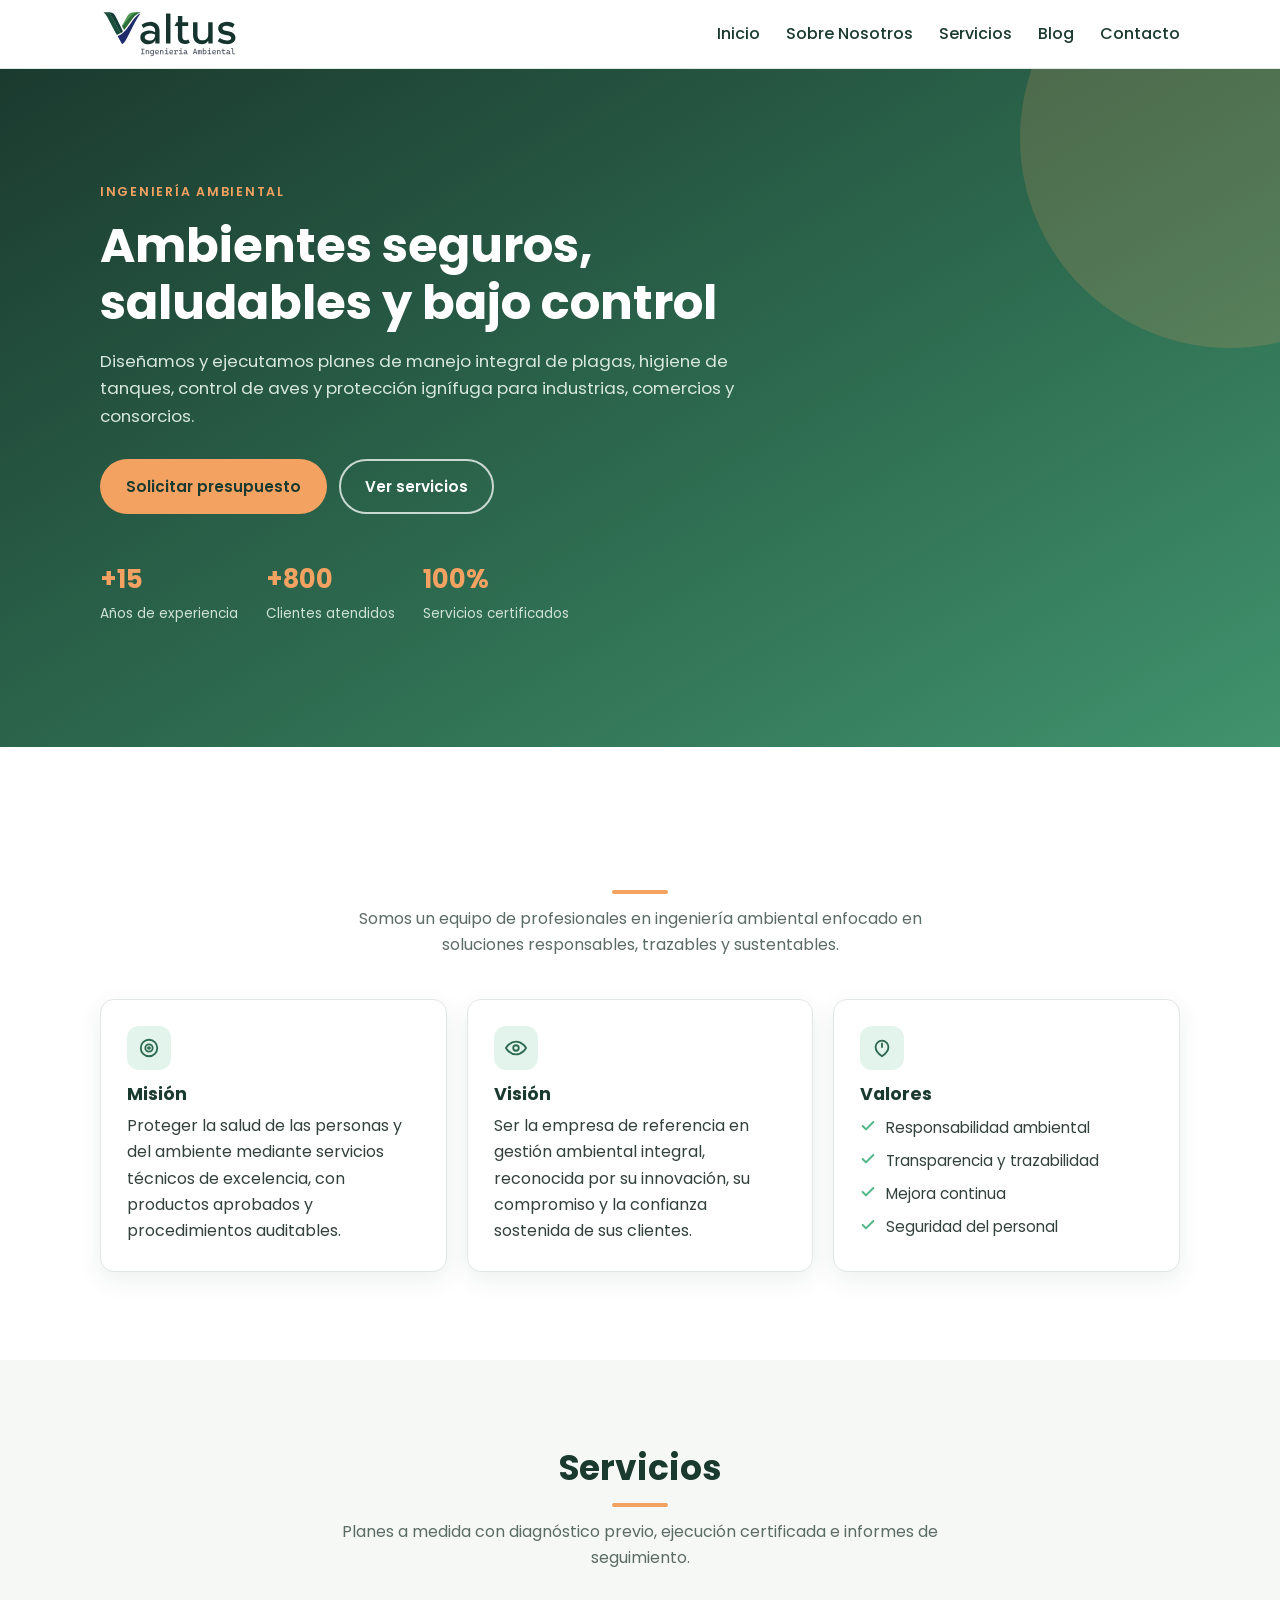
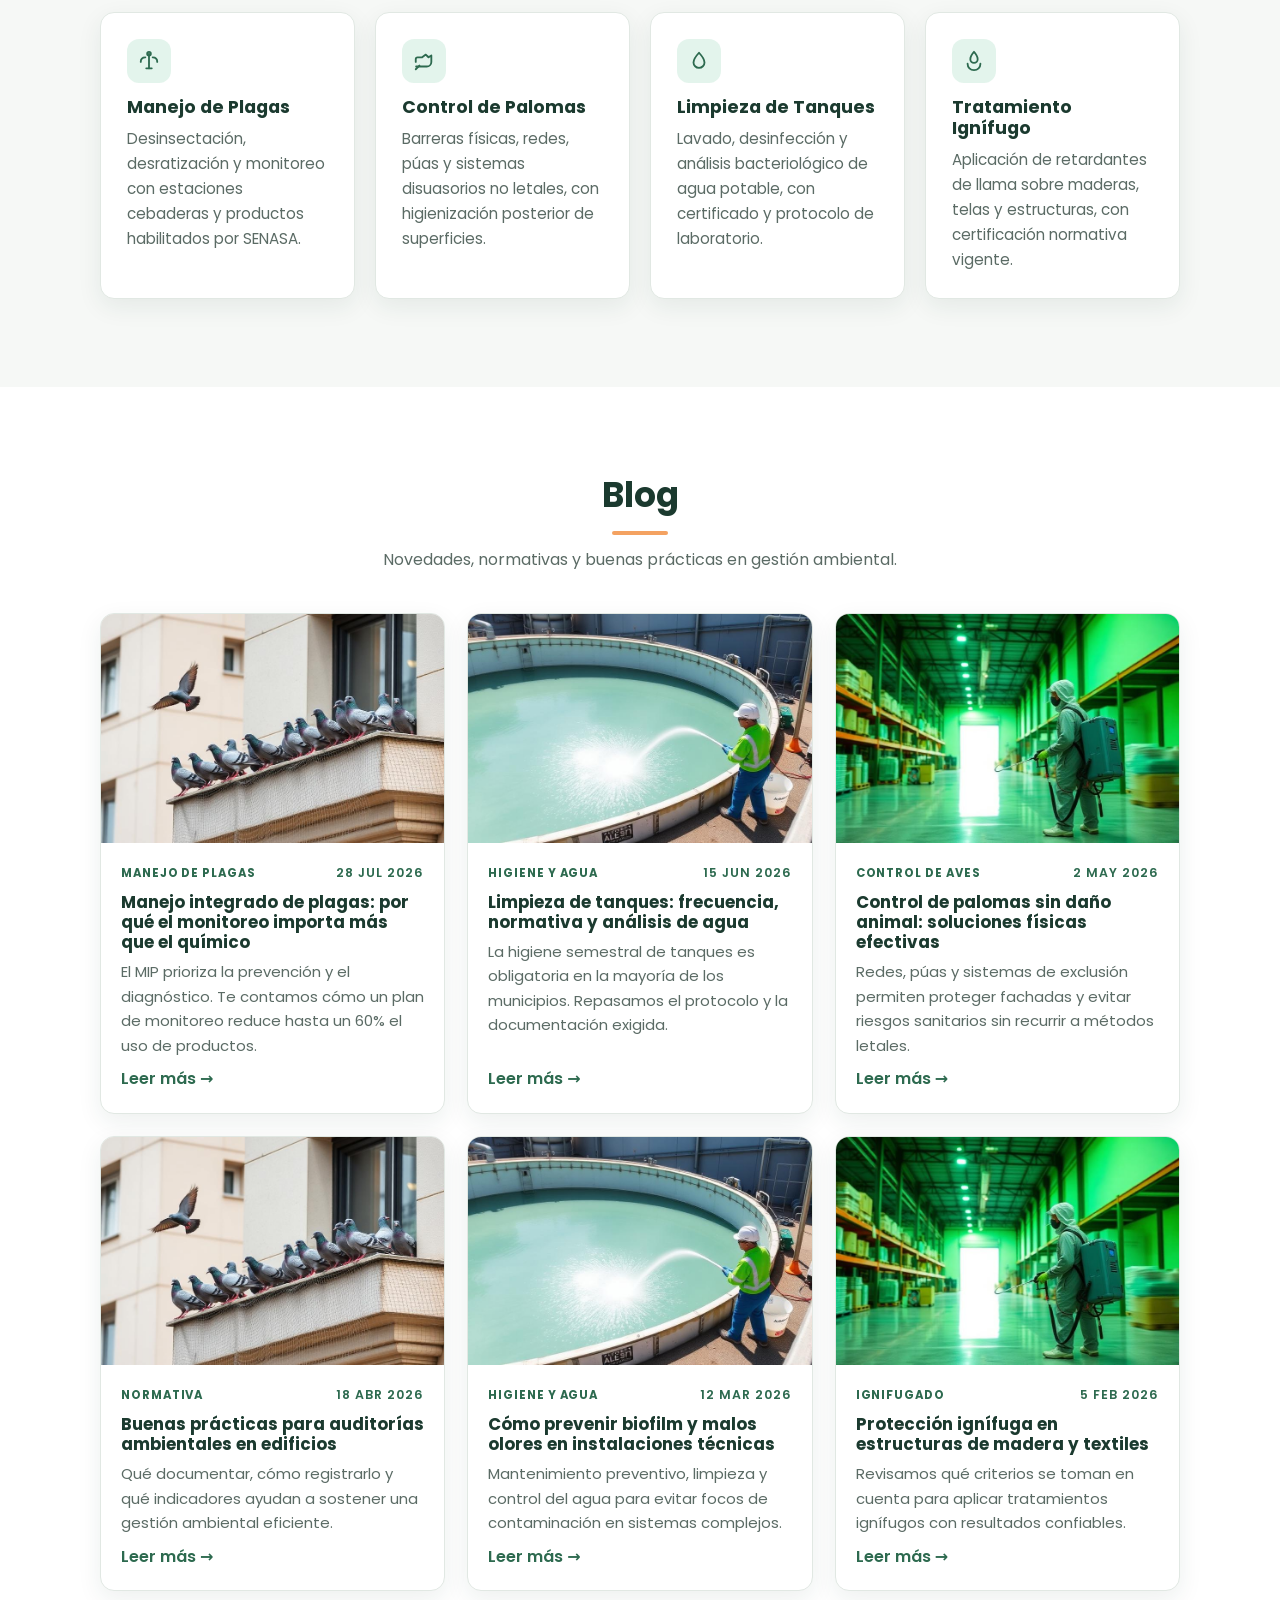
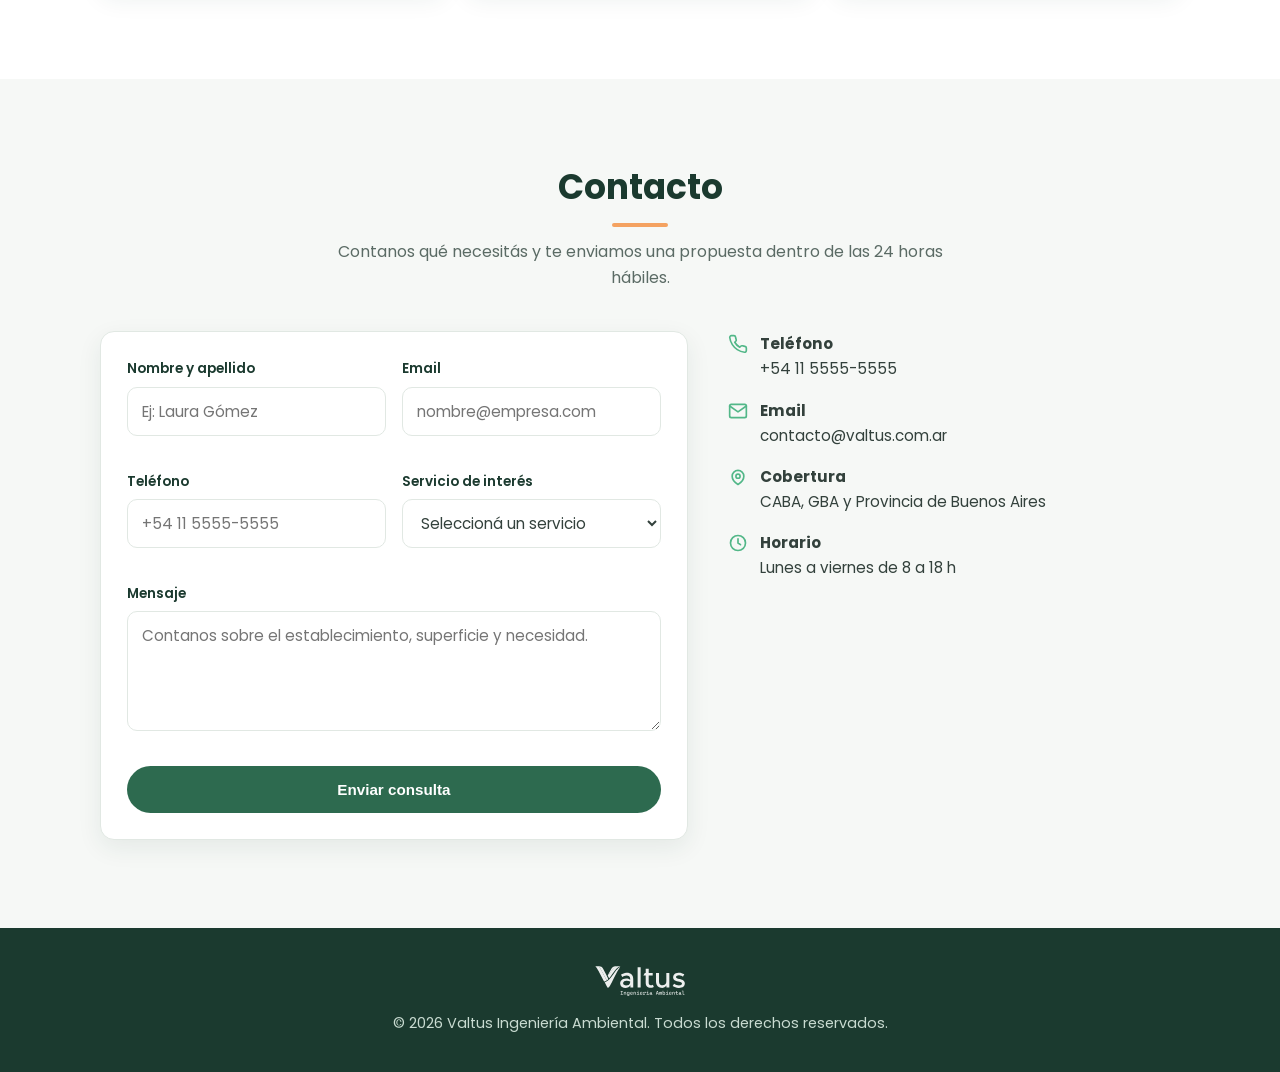
==== index.html @ 088f995a "init valtus project" ====
<!DOCTYPE html>
<html lang="es">
<head>
<meta charset="UTF-8">
<meta name="viewport" content="width=device-width, initial-scale=1">
<title>Valtus Ingeniería Ambiental | Servicios ambientales integrales</title>
<meta name="description" content="Valtus Ingeniería Ambiental: manejo de plagas, control de palomas, limpieza de tanques y tratamiento ignífugo con certificación y seguimiento profesional.">
<meta name="author" content="Valtus Ingeniería Ambiental">
<link rel="canonical" href="/landing.html">
<link rel="icon" type="image/png" href="/favicon.png">
<meta property="og:type" content="website">
<meta property="og:title" content="Valtus Ingeniería Ambiental | Servicios ambientales integrales">
<meta property="og:description" content="Manejo de plagas, control de palomas, limpieza de tanques y tratamiento ignífugo. Soluciones certificadas para empresas y consorcios.">
<meta property="og:url" content="/landing.html">
<meta name="twitter:card" content="summary_large_image">
<meta name="twitter:title" content="Valtus Ingeniería Ambiental">
<meta name="twitter:description" content="Servicios ambientales certificados: plagas, palomas, tanques e ignifugado.">
<link rel="preconnect" href="https://fonts.googleapis.com">
<link rel="preconnect" href="https://fonts.gstatic.com" crossorigin>
<link href="https://fonts.googleapis.com/css2?family=Poppins:wght@400;500;600;700&display=swap" rel="stylesheet">
<script type="application/ld+json">
{"@context":"https://schema.org","@type":"LocalBusiness","name":"Valtus Ingeniería Ambiental","description":"Servicios ambientales: manejo de plagas, control de palomas, limpieza de tanques y tratamiento ignífugo.","areaServed":"Argentina","email":"contacto@valtus.com.ar","telephone":"+54 11 5555-5555"}
</script>

<link rel="stylesheet" href="assets/css/styles.css">
</head>
<body>

<!-- ================= HEADER ================= -->
<header class="header">
  <div class="contenedor">
    <nav class="nav" id="nav" aria-label="Navegación principal">
      <a class="logo" href="#inicio">
        <img src="/assets/images/logo-valtus.svg" alt="Valtus Ingeniería Ambiental" width="200" height="56">
      </a>
      <button class="hamburguesa" id="btnMenu" aria-label="Abrir menú" aria-expanded="false" aria-controls="menu">
        <span></span><span></span><span></span>
      </button>
      <ul class="nav__lista" id="menu">
        <li><a href="#inicio">Inicio</a></li>
        <li><a href="#nosotros">Sobre Nosotros</a></li>
        <li><a href="#servicios">Servicios</a></li>
        <li><a href="/blog.html">Blog</a></li>
        <li><a href="#contacto">Contacto</a></li>
      </ul>
    </nav>
  </div>
</header>

<main>
<!-- ================= 1. HERO ================= -->
<section class="hero" id="inicio">
  <div class="contenedor">
    <div class="hero__contenido">
      <span class="hero__etiqueta">Ingeniería Ambiental</span>
      <h1>Ambientes seguros, saludables y bajo control</h1>
      <p>Diseñamos y ejecutamos planes de manejo integral de plagas, higiene de tanques, control de aves y protección ignífuga para industrias, comercios y consorcios.</p>
      <div class="hero__acciones">
        <a class="btn btn--primario" href="#contacto">Solicitar presupuesto</a>
        <a class="btn btn--secundario" href="#servicios">Ver servicios</a>
      </div>
    </div>
    <div class="hero__datos">
      <div class="hero__dato"><strong>+15</strong><span>Años de experiencia</span></div>
      <div class="hero__dato"><strong>+800</strong><span>Clientes atendidos</span></div>
      <div class="hero__dato"><strong>100%</strong><span>Servicios certificados</span></div>
    </div>
  </div>
</section>

<!-- ================= 2. SOBRE NOSOTROS ================= -->
<section class="seccion" id="nosotros">
  <div class="contenedor">
    <h2 class="titulo-seccion fade">Sobre Nosotros</h2>
    <div class="linea fade"></div>
    <p class="subtitulo-seccion fade">Somos un equipo de profesionales en ingeniería ambiental enfocado en soluciones responsables, trazables y sustentables.</p>
    <div class="grid-nosotros">
      <article class="tarjeta fade">
        <div class="icono" aria-hidden="true">
          <svg width="22" height="22" viewBox="0 0 24 24" fill="none" stroke="currentColor" stroke-width="2" stroke-linecap="round" stroke-linejoin="round"><circle cx="12" cy="12" r="9"/><circle cx="12" cy="12" r="4"/><circle cx="12" cy="12" r="1"/></svg>
        </div>
        <h3>Misión</h3>
        <p>Proteger la salud de las personas y del ambiente mediante servicios técnicos de excelencia, con productos aprobados y procedimientos auditables.</p>
      </article>
      <article class="tarjeta fade">
        <div class="icono" aria-hidden="true">
          <svg width="22" height="22" viewBox="0 0 24 24" fill="none" stroke="currentColor" stroke-width="2" stroke-linecap="round" stroke-linejoin="round"><path d="M1 12s4-7 11-7 11 7 11 7-4 7-11 7-11-7-11-7z"/><circle cx="12" cy="12" r="3"/></svg>
        </div>
        <h3>Visión</h3>
        <p>Ser la empresa de referencia en gestión ambiental integral, reconocida por su innovación, su compromiso y la confianza sostenida de sus clientes.</p>
      </article>
      <article class="tarjeta fade">
        <div class="icono" aria-hidden="true">
          <svg width="22" height="22" viewBox="0 0 24 24" fill="none" stroke="currentColor" stroke-width="2" stroke-linecap="round" stroke-linejoin="round"><path d="M12 21s-7-4.5-7-10a7 7 0 0114 0c0 5.5-7 10-7 10z"/><path d="M12 11v-4"/></svg>
        </div>
        <h3>Valores</h3>
        <ul class="valores">
          <li><svg width="16" height="16" viewBox="0 0 24 24" fill="none" stroke="currentColor" stroke-width="3" stroke-linecap="round" stroke-linejoin="round"><path d="M20 6L9 17l-5-5"/></svg>Responsabilidad ambiental</li>
          <li><svg width="16" height="16" viewBox="0 0 24 24" fill="none" stroke="currentColor" stroke-width="3" stroke-linecap="round" stroke-linejoin="round"><path d="M20 6L9 17l-5-5"/></svg>Transparencia y trazabilidad</li>
          <li><svg width="16" height="16" viewBox="0 0 24 24" fill="none" stroke="currentColor" stroke-width="3" stroke-linecap="round" stroke-linejoin="round"><path d="M20 6L9 17l-5-5"/></svg>Mejora continua</li>
          <li><svg width="16" height="16" viewBox="0 0 24 24" fill="none" stroke="currentColor" stroke-width="3" stroke-linecap="round" stroke-linejoin="round"><path d="M20 6L9 17l-5-5"/></svg>Seguridad del personal</li>
        </ul>
      </article>
    </div>
  </div>
</section>

<!-- ================= 3. SERVICIOS ================= -->
<section class="seccion seccion--alt" id="servicios">
  <div class="contenedor">
    <h2 class="titulo-seccion fade">Servicios</h2>
    <div class="linea fade"></div>
    <p class="subtitulo-seccion fade">Planes a medida con diagnóstico previo, ejecución certificada e informes de seguimiento.</p>
    <div class="grid-servicios">
      <article class="tarjeta servicio fade">
        <div class="icono" aria-hidden="true">
          <svg width="22" height="22" viewBox="0 0 24 24" fill="none" stroke="currentColor" stroke-width="2" stroke-linecap="round" stroke-linejoin="round"><path d="M12 4v16"/><path d="M8 8c-3 0-5 2-5 5"/><path d="M16 8c3 0 5 2 5 5"/><circle cx="12" cy="4" r="2"/><path d="M9 20h6"/></svg>
        </div>
        <h3>Manejo de Plagas</h3>
        <p>Desinsectación, desratización y monitoreo con estaciones cebaderas y productos habilitados por SENASA.</p>
      </article>
      <article class="tarjeta servicio fade">
        <div class="icono" aria-hidden="true">
          <svg width="22" height="22" viewBox="0 0 24 24" fill="none" stroke="currentColor" stroke-width="2" stroke-linecap="round" stroke-linejoin="round"><path d="M16 7h.01"/><path d="M3.4 18h11.6a5 5 0 005-5V6l-3 2-3-3-4 3H5a2 2 0 00-2 2v3"/><path d="M3 21l4-4"/></svg>
        </div>
        <h3>Control de Palomas</h3>
        <p>Barreras físicas, redes, púas y sistemas disuasorios no letales, con higienización posterior de superficies.</p>
      </article>
      <article class="tarjeta servicio fade">
        <div class="icono" aria-hidden="true">
          <svg width="22" height="22" viewBox="0 0 24 24" fill="none" stroke="currentColor" stroke-width="2" stroke-linecap="round" stroke-linejoin="round"><path d="M12 3s6 6.5 6 10.5A6 6 0 016 13.5C6 9.5 12 3 12 3z"/></svg>
        </div>
        <h3>Limpieza de Tanques</h3>
        <p>Lavado, desinfección y análisis bacteriológico de agua potable, con certificado y protocolo de laboratorio.</p>
      </article>
      <article class="tarjeta servicio fade">
        <div class="icono" aria-hidden="true">
          <svg width="22" height="22" viewBox="0 0 24 24" fill="none" stroke="currentColor" stroke-width="2" stroke-linecap="round" stroke-linejoin="round"><path d="M12 2s4 4.5 4 8a4 4 0 01-8 0c0-3.5 4-8 4-8z"/><path d="M5 15c0 4 3 7 7 7s7-3 7-7"/></svg>
        </div>
        <h3>Tratamiento Ignífugo</h3>
        <p>Aplicación de retardantes de llama sobre maderas, telas y estructuras, con certificación normativa vigente.</p>
      </article>
    </div>
  </div>
</section>

<!-- ================= 4. BLOG ================= -->
<section class="seccion" id="blog">
  <div class="contenedor">
    <h2 class="titulo-seccion fade">Blog</h2>
    <div class="linea fade"></div>
    <p class="subtitulo-seccion fade">Novedades, normativas y buenas prácticas en gestión ambiental.</p>
    <div class="grid-blog" id="gridBlog"><!-- se completa por JS --></div>
  </div>
</section>

<!-- ================= 5. CONTACTO ================= -->
<section class="seccion seccion--alt" id="contacto">
  <div class="contenedor">
    <h2 class="titulo-seccion fade">Contacto</h2>
    <div class="linea fade"></div>
    <p class="subtitulo-seccion fade">Contanos qué necesitás y te enviamos una propuesta dentro de las 24 horas hábiles.</p>
    <div class="grid-contacto">
      <div class="tarjeta fade">
        <form id="formContacto" novalidate>
          <div class="fila">
            <div class="campo">
              <label for="nombre">Nombre y apellido</label>
              <input type="text" id="nombre" name="nombre" autocomplete="name" placeholder="Ej: Laura Gómez">
              <span class="error" data-error="nombre"></span>
            </div>
            <div class="campo">
              <label for="email">Email</label>
              <input type="email" id="email" name="email" autocomplete="email" placeholder="nombre@empresa.com">
              <span class="error" data-error="email"></span>
            </div>
          </div>
          <div class="fila">
            <div class="campo">
              <label for="telefono">Teléfono</label>
              <input type="tel" id="telefono" name="telefono" autocomplete="tel" placeholder="+54 11 5555-5555">
              <span class="error" data-error="telefono"></span>
            </div>
            <div class="campo">
              <label for="servicio">Servicio de interés</label>
              <select id="servicio" name="servicio">
                <option value="">Seleccioná un servicio</option>
                <option>Manejo de Plagas</option>
                <option>Control de Palomas</option>
                <option>Limpieza de Tanques</option>
                <option>Tratamiento Ignífugo</option>
                <option>Otro / Consulta general</option>
              </select>
              <span class="error" data-error="servicio"></span>
            </div>
          </div>
          <div class="campo">
            <label for="mensaje">Mensaje</label>
            <textarea id="mensaje" name="mensaje" placeholder="Contanos sobre el establecimiento, superficie y necesidad."></textarea>
            <span class="error" data-error="mensaje"></span>
          </div>
          <button class="btn btn--bloque" type="submit">Enviar consulta</button>
          <p class="aviso" id="aviso" role="status">¡Gracias! Recibimos tu consulta y te contactaremos a la brevedad.</p>
        </form>
      </div>
      <div class="fade">
        <ul class="datos-contacto">
          <li><svg width="20" height="20" viewBox="0 0 24 24" fill="none" stroke="currentColor" stroke-width="2" stroke-linecap="round" stroke-linejoin="round"><path d="M22 16.9v3a2 2 0 01-2.2 2 19.8 19.8 0 01-8.6-3.1 19.5 19.5 0 01-6-6A19.8 19.8 0 012.1 4.2 2 2 0 014.1 2h3a2 2 0 012 1.7c.1 1 .4 2 .7 2.9a2 2 0 01-.5 2.1L8.1 9.9a16 16 0 006 6l1.2-1.2a2 2 0 012.1-.5c.9.3 1.9.6 2.9.7a2 2 0 011.7 2z"/></svg><span><strong>Teléfono</strong><br>+54 11 5555-5555</span></li>
          <li><svg width="20" height="20" viewBox="0 0 24 24" fill="none" stroke="currentColor" stroke-width="2" stroke-linecap="round" stroke-linejoin="round"><rect x="2" y="4" width="20" height="16" rx="2"/><path d="M22 6l-10 7L2 6"/></svg><span><strong>Email</strong><br>contacto@valtus.com.ar</span></li>
          <li><svg width="20" height="20" viewBox="0 0 24 24" fill="none" stroke="currentColor" stroke-width="2" stroke-linecap="round" stroke-linejoin="round"><path d="M12 21s-7-4.5-7-10a7 7 0 0114 0c0 5.5-7 10-7 10z"/><circle cx="12" cy="11" r="2.5"/></svg><span><strong>Cobertura</strong><br>CABA, GBA y Provincia de Buenos Aires</span></li>
          <li><svg width="20" height="20" viewBox="0 0 24 24" fill="none" stroke="currentColor" stroke-width="2" stroke-linecap="round" stroke-linejoin="round"><circle cx="12" cy="12" r="9"/><path d="M12 7v5l3 2"/></svg><span><strong>Horario</strong><br>Lunes a viernes de 8 a 18 h</span></li>
        </ul>
      </div>
    </div>
  </div>
</section>
</main>

<!-- ================= FOOTER ================= -->
  <footer class="footer">
    <div class="contenedor">
      <img src="/assets/images/logo-valtus.svg" alt="Valtus Ingeniería Ambiental" width="180" height="34" loading="lazy">
      <p>© <span id="anio"></span> Valtus Ingeniería Ambiental. Todos los derechos reservados.</p>
    </div>
  </footer>

<script src="assets/js/main.js" defer></script>
</body>
</html>
---- assets/css/styles.css ----
:root{
  --verde-oscuro:#2d6a4f;
  --verde-claro:#52b788;
  --naranja:#f4a261;
  --tinta:#1b3a2f;
  --texto:#33413c;
  --gris:#5b6b65;
  --fondo:#f6f8f6;
  --blanco:#ffffff;
  --borde:#e1e8e3;
  --radio:14px;
  --sombra:0 8px 24px rgba(27,58,47,.08);
  --max:1120px;
}
*,*::before,*::after{box-sizing:border-box;margin:0;padding:0}
html{scroll-behavior:smooth;scroll-padding-top:72px}
body{font-family:'Poppins',system-ui,sans-serif;color:var(--texto);background:var(--blanco);line-height:1.65;-webkit-font-smoothing:antialiased}
img{max-width:100%;display:block;height:auto}
a{color:inherit;text-decoration:none}
h1,h2,h3{color:var(--tinta);line-height:1.2;font-weight:700}
.contenedor{width:100%;max-width:var(--max);margin:0 auto;padding:0 20px}
.seccion{padding:64px 0}
.seccion--alt{background:var(--fondo)}
.titulo-seccion{font-size:1.75rem;text-align:center}
.subtitulo-seccion{text-align:center;color:var(--gris);max-width:620px;margin:12px auto 40px}
.linea{width:56px;height:4px;background:var(--naranja);border-radius:4px;margin:14px auto 0}

.btn{display:inline-flex;align-items:center;gap:8px;font-weight:600;font-size:.95rem;padding:13px 24px;border-radius:999px;border:2px solid transparent;cursor:pointer;transition:transform .2s ease,background .2s ease,color .2s ease}
.btn:hover{transform:translateY(-2px)}
.btn--primario{background:var(--naranja);color:var(--tinta)}
.btn--secundario{background:transparent;color:var(--blanco);border-color:rgba(255,255,255,.75)}
.btn--secundario:hover{background:rgba(255,255,255,.14)}
.btn--bloque{width:100%;justify-content:center;background:var(--verde-oscuro);color:#fff}

.header{position:fixed;inset:0 0 auto 0;background:rgba(255,255,255,.94);backdrop-filter:blur(8px);border-bottom:1px solid var(--borde);z-index:50}
.nav{display:flex;align-items:center;justify-content:space-between;gap:16px;height:68px}
.logo img{height:50px;width:auto}
.nav__lista{list-style:none;display:none;flex-direction:column;gap:4px}
.nav__lista a{display:block;padding:12px 4px;font-weight:500;color:var(--tinta);border-bottom:1px solid var(--borde)}
.nav__lista a:hover{color:var(--verde-oscuro)}
.nav.abierto .nav__lista{display:flex;position:absolute;top:68px;left:0;right:0;background:var(--blanco);padding:12px 20px 20px;box-shadow:var(--sombra)}
.hamburguesa{display:inline-flex;flex-direction:column;justify-content:center;gap:5px;width:44px;height:44px;padding:10px;background:none;border:0;cursor:pointer}
.hamburguesa span{display:block;height:2px;background:var(--tinta);border-radius:2px;transition:transform .25s ease,opacity .2s ease}
.nav.abierto .hamburguesa span:nth-child(1){transform:translateY(7px) rotate(45deg)}
.nav.abierto .hamburguesa span:nth-child(2){opacity:0}
.nav.abierto .hamburguesa span:nth-child(3){transform:translateY(-7px) rotate(-45deg)}

.hero{margin-top:68px;padding:72px 0 80px;background:linear-gradient(150deg,var(--tinta) 0%,var(--verde-oscuro) 55%,var(--verde-claro) 140%);color:#eef6f1;position:relative;overflow:hidden}
.hero::after{content:"";position:absolute;width:420px;height:420px;right:-160px;top:-140px;border-radius:50%;background:rgba(244,162,97,.18)}
.hero__contenido{position:relative;z-index:1;max-width:660px}
.hero__etiqueta{display:inline-block;font-size:.78rem;letter-spacing:.14em;text-transform:uppercase;font-weight:600;color:var(--naranja);margin-bottom:14px}
.hero h1{color:#fff;font-size:2.1rem}
.hero p{margin:16px 0 28px;font-size:1.05rem;color:#d8e8de}
.hero__acciones{display:flex;flex-wrap:wrap;gap:12px}
.hero__datos{display:flex;flex-wrap:wrap;gap:28px;margin-top:44px;position:relative;z-index:1}
.hero__dato strong{display:block;font-size:1.6rem;color:var(--naranja)}
.hero__dato span{font-size:.85rem;color:#cfe2d7}

.grid-nosotros{display:grid;gap:20px}
.tarjeta{background:var(--blanco);border:1px solid var(--borde);border-radius:var(--radio);padding:26px;box-shadow:var(--sombra)}
.tarjeta h3{font-size:1.1rem;margin-bottom:8px}
.icono{width:44px;height:44px;border-radius:12px;background:rgba(82,183,136,.16);color:var(--verde-oscuro);display:grid;place-items:center;margin-bottom:14px}
.valores{list-style:none;margin-top:10px;display:grid;gap:8px}
.valores li{display:flex;gap:10px;align-items:flex-start;font-size:.95rem}
.valores svg{flex:0 0 auto;color:var(--verde-claro);margin-top:3px}

.grid-servicios{display:grid;gap:20px}
.servicio{transition:transform .25s ease,box-shadow .25s ease}
.servicio:hover{transform:translateY(-4px);box-shadow:0 16px 32px rgba(27,58,47,.13)}
.servicio p{font-size:.95rem;color:var(--gris)}

.grid-blog{display:grid;gap:22px}
.post{background:var(--blanco);border:1px solid var(--borde);border-radius:var(--radio);overflow:hidden;box-shadow:var(--sombra);display:flex;flex-direction:column}
.post img{aspect-ratio:3/2;object-fit:cover;width:100%}
.post__cuerpo{padding:20px;display:flex;flex-direction:column;gap:8px;flex:1}
.post__topline{display:flex;justify-content:space-between;align-items:center;gap:10px;flex-wrap:wrap}
.post__categoria{font-size:.72rem;letter-spacing:.08em;text-transform:uppercase;color:var(--verde-oscuro);font-weight:700}
.post__fecha{font-size:.78rem;text-transform:uppercase;letter-spacing:.08em;color:var(--verde-oscuro);font-weight:600}
.post h3{font-size:1.05rem}
.post p{font-size:.93rem;color:var(--gris)}
.post__link{margin-top:auto;font-weight:600;color:var(--verde-oscuro);display:inline-flex;align-items:center;gap:6px}
.post__link:hover{color:var(--naranja)}

.blog-layout{display:grid;gap:24px}
.blog-header-row{display:flex;flex-wrap:wrap;justify-content:space-between;align-items:center;gap:16px;margin-bottom:24px}
.blog-header-row h2{margin:0}
.blog-sort{display:flex;align-items:center;gap:10px;font-size:.92rem;color:var(--gris)}
.blog-sort select{padding:10px 12px;border:1px solid var(--borde);border-radius:10px;background:#fff;color:var(--texto);font:inherit}

.blog-page{padding-top:70px;padding-bottom:60px}
.blog-page-hero{padding:40px 0;background:linear-gradient(150deg,var(--tinta) 0%,var(--verde-oscuro) 55%,var(--verde-claro) 140%);color:#fff}
.blog-page-hero--compact{padding:40px 0}
.blog-page-hero .contenedor{position:relative}
.eyebrow{font-size:1.5rem;letter-spacing:.14em;text-transform:uppercase;color:rgba(255,255,255,.8);font-weight:700}
.article-layout{display:grid;gap:28px;align-items:start}
.article-main{flex:1}
.article-post{max-width:820px;margin:0 auto;background:var(--blanco);border:1px solid var(--borde);border-radius:var(--radio);padding:28px 20px 30px;box-shadow:var(--sombra)}
.article-post__meta{font-size:1.2rem;letter-spacing:.08em;text-transform:uppercase;color:var(--verde-oscuro);font-weight:700;margin-bottom:14px}
.article-post h1{font-size:clamp(2rem,4vw,3rem);margin-bottom:16px}
.article-post__extracto{font-size:1.1rem;color:var(--gris);margin-bottom:24px}
.article-post__image{width:100%;border-radius:12px;margin:18px 0 24px;aspect-ratio:16/9;object-fit:cover}
.article-post p{margin-bottom:16px;color:var(--texto)}
.article-post__acciones{display:flex;flex-wrap:wrap;gap:12px;margin-top:26px}
.btn--secundario-dark{color:var(--verde-oscuro);border-color:rgba(45,106,79,.28);background:transparent}
.btn--secundario-dark:hover{background:rgba(45,106,79,.06)}

.blog-sidebar{display:grid;gap:18px}
.blog-sidebar--single{max-width:300px;width:100%}
.sidebar-card{background:var(--blanco);border:1px solid var(--borde);border-radius:var(--radio);padding:20px;box-shadow:var(--sombra)}
.sidebar-card h3{font-size:1.05rem;margin-bottom:12px}
.sidebar-list{display:grid;gap:10px}
.sidebar-link{display:block;padding:8px 10px;border-radius:8px;color:var(--texto);background:var(--fondo);font-size:.9rem}
.sidebar-link:hover,.sidebar-link.is-active{background:rgba(82,183,136,.12);color:var(--verde-oscuro);font-weight:600}

.grid-contacto{display:grid;gap:26px}
.campo{display:flex;flex-direction:column;gap:6px;margin-bottom:16px}
.campo label{font-size:.85rem;font-weight:600;color:var(--tinta)}
.campo input,.campo select,.campo textarea{font-family:inherit;font-size:.95rem;color:var(--texto);padding:12px 14px;border:1px solid var(--borde);border-radius:10px;background:var(--blanco);width:100%}
.campo input:focus,.campo select:focus,.campo textarea:focus{outline:2px solid var(--verde-claro);outline-offset:1px;border-color:transparent}
.campo textarea{min-height:120px;resize:vertical}
.error{font-size:.8rem;color:#c0392b;min-height:1em}
.campo.invalido input,.campo.invalido select,.campo.invalido textarea{border-color:#c0392b}
.aviso{margin-top:14px;padding:12px 14px;border-radius:10px;background:rgba(82,183,136,.16);color:var(--verde-oscuro);font-size:.9rem;font-weight:600;display:none}
.aviso.visible{display:block}
.datos-contacto{list-style:none;display:grid;gap:16px}
.datos-contacto li{display:flex;gap:12px;align-items:flex-start;font-size:.95rem}
.datos-contacto svg{color:var(--verde-claro);flex:0 0 auto;margin-top:3px}

.footer{background:var(--tinta);color:#c9dbd1;padding:36px 0;text-align:center;font-size:.9rem}
.footer img{height:34px;margin:0 auto 14px;filter:brightness(0) invert(1);opacity:.92}

.fade{opacity:0;transform:translateY(24px);transition:opacity .6s ease,transform .6s ease}
.fade.visible{opacity:1;transform:none}
@media (prefers-reduced-motion:reduce){
  html{scroll-behavior:auto}
  .fade{opacity:1;transform:none;transition:none}
}

@media (min-width:768px){
  .seccion{padding:88px 0}
  .titulo-seccion{font-size:2.15rem}
  .hero{padding:110px 0 120px}
  .hero h1{font-size:3rem}
  .grid-nosotros{grid-template-columns:repeat(3,1fr)}
  .grid-servicios{grid-template-columns:repeat(2,1fr)}
  .grid-blog{grid-template-columns:repeat(3,1fr)}
  .grid-contacto{grid-template-columns:1.3fr 1fr;gap:40px}
  .fila{display:grid;grid-template-columns:1fr 1fr;gap:16px}
  .article-layout{grid-template-columns:minmax(0,1fr) 300px}
}
@media (min-width:1024px){
  .grid-servicios{grid-template-columns:repeat(4,1fr)}
  .hamburguesa{display:none}
  .nav__lista{display:flex;flex-direction:row;gap:26px;position:static}
  .nav__lista a{border:0;padding:6px 0}
}
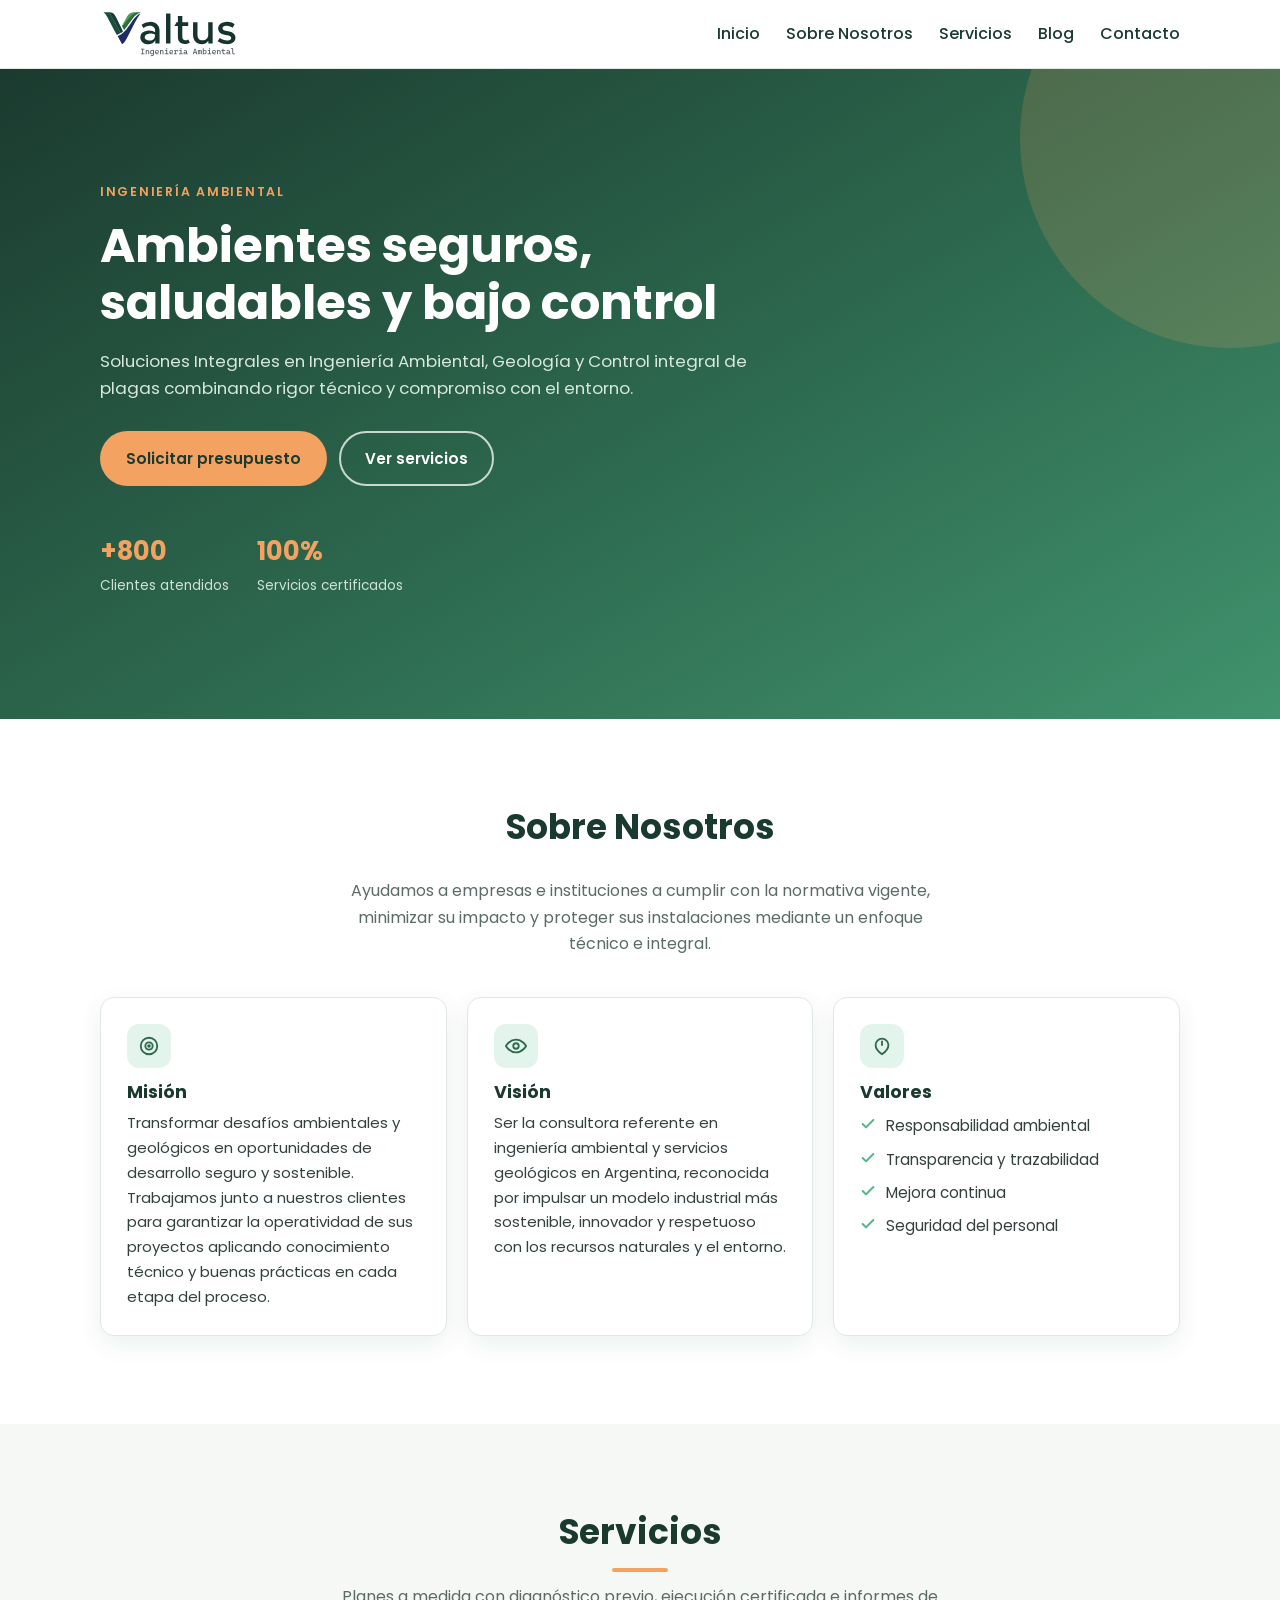
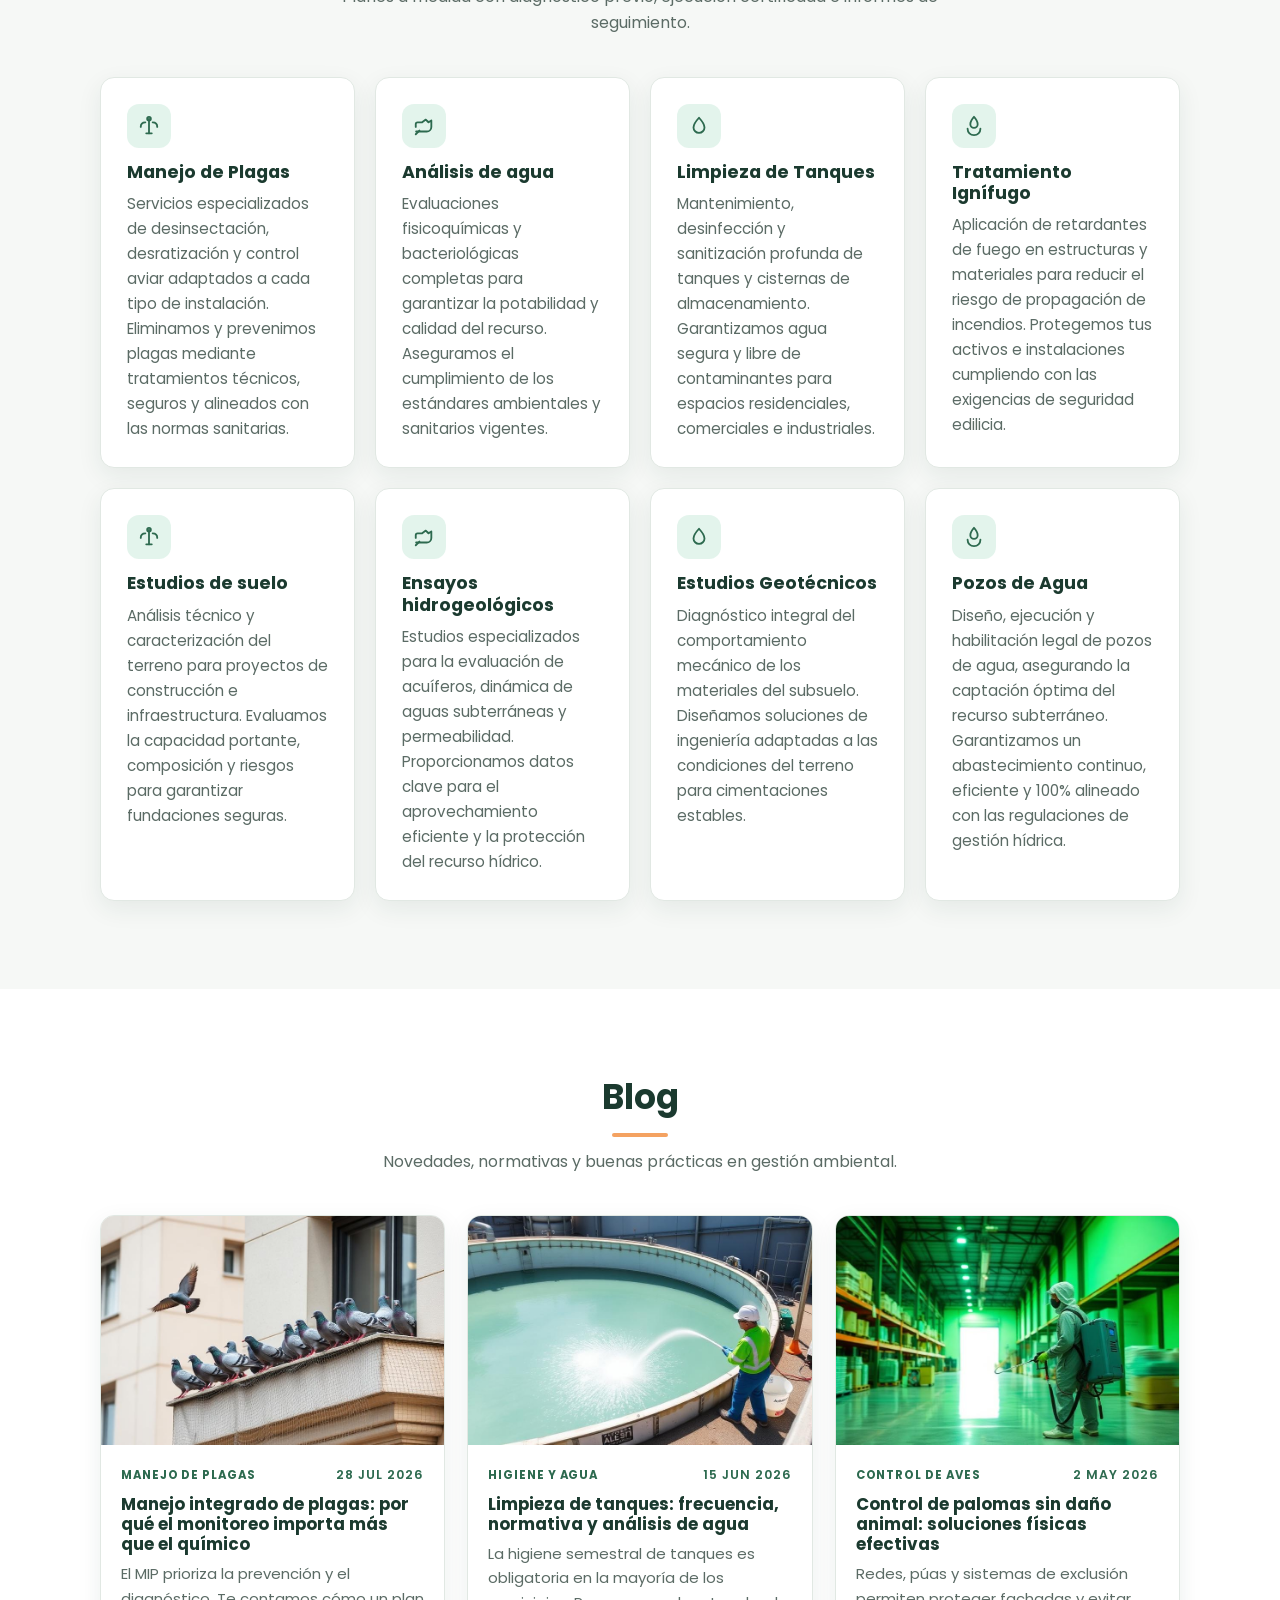
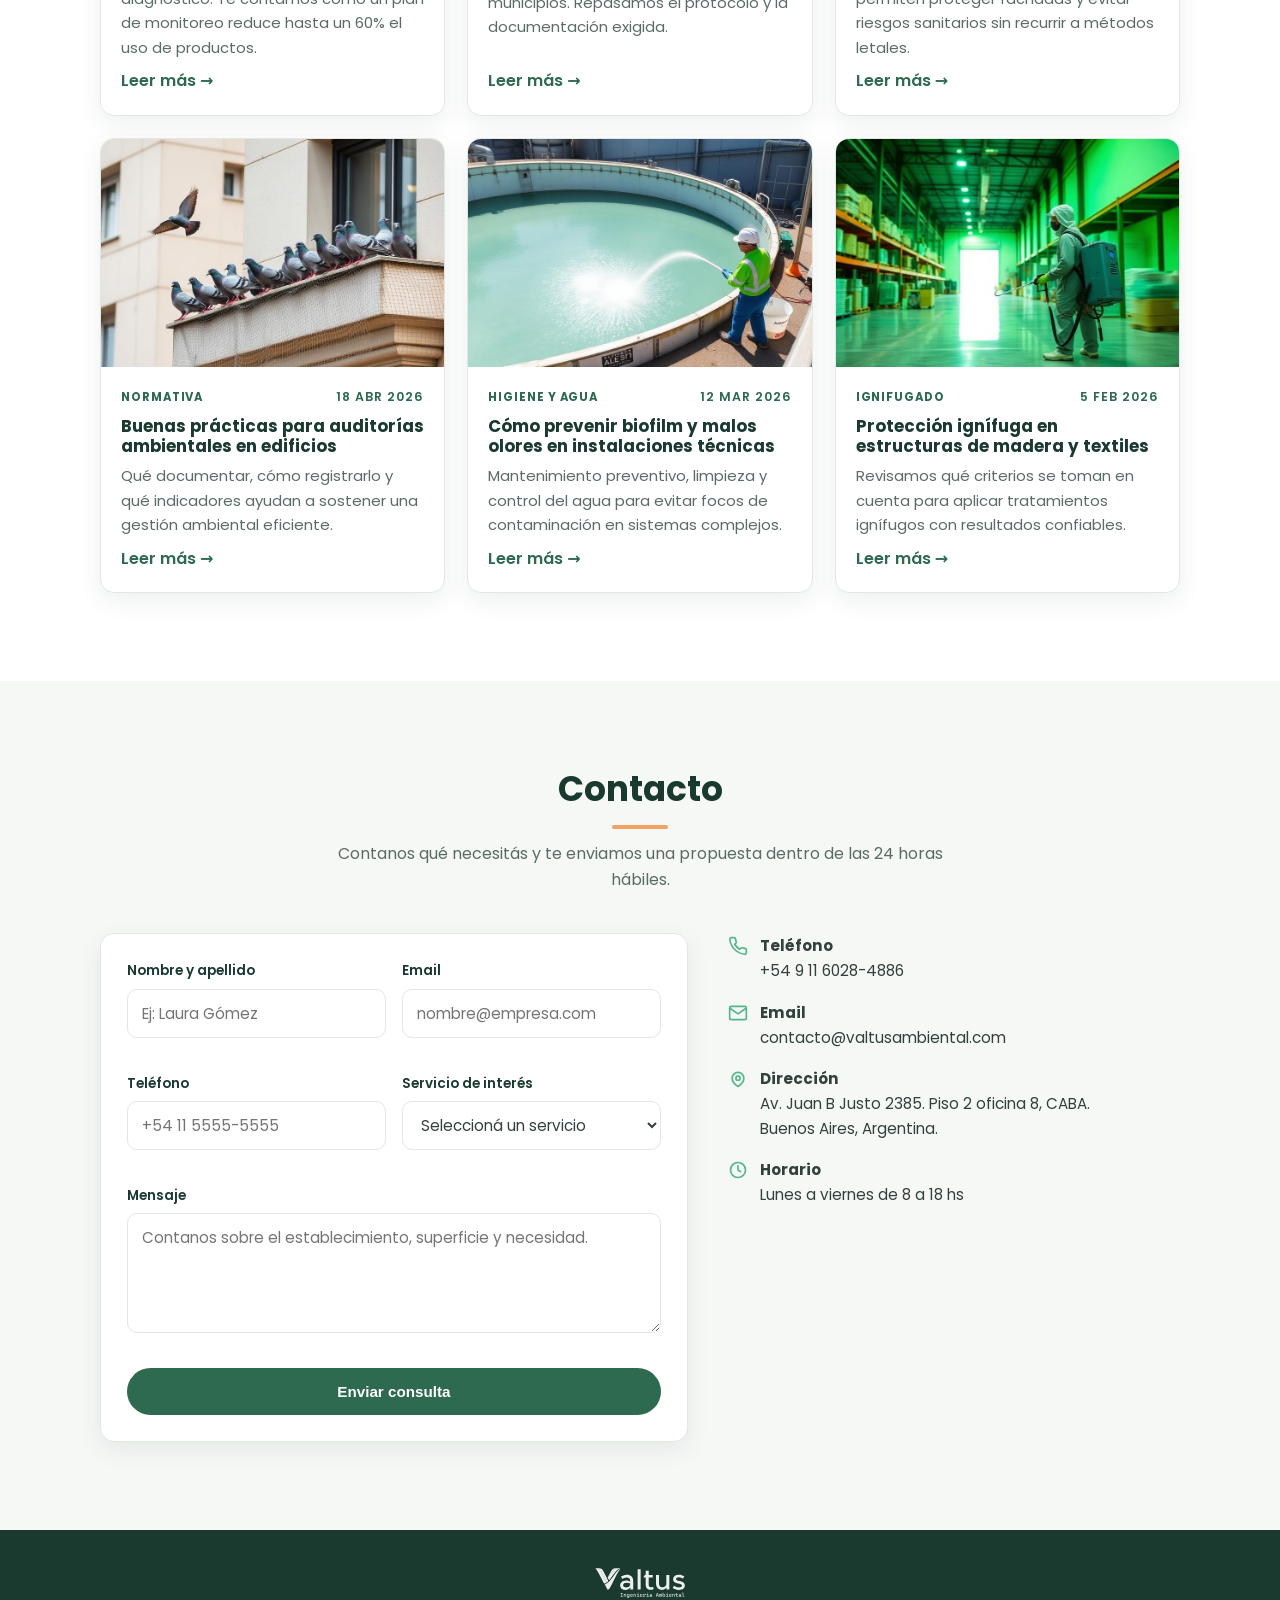
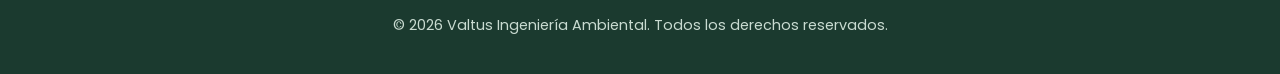
==== commit df7a7569: "fix content and forms" ====
--- a/index.html
+++ b/index.html
@@ -54,14 +54,13 @@
     <div class="hero__contenido">
       <span class="hero__etiqueta">Ingeniería Ambiental</span>
       <h1>Ambientes seguros, saludables y bajo control</h1>
-      <p>Diseñamos y ejecutamos planes de manejo integral de plagas, higiene de tanques, control de aves y protección ignífuga para industrias, comercios y consorcios.</p>
+      <p>Soluciones Integrales en Ingeniería Ambiental, Geología y Control integral de plagas combinando rigor técnico y compromiso con el entorno.</p>
       <div class="hero__acciones">
         <a class="btn btn--primario" href="#contacto">Solicitar presupuesto</a>
         <a class="btn btn--secundario" href="#servicios">Ver servicios</a>
       </div>
     </div>
     <div class="hero__datos">
-      <div class="hero__dato"><strong>+15</strong><span>Años de experiencia</span></div>
       <div class="hero__dato"><strong>+800</strong><span>Clientes atendidos</span></div>
       <div class="hero__dato"><strong>100%</strong><span>Servicios certificados</span></div>
     </div>
@@ -73,21 +72,21 @@
   <div class="contenedor">
     <h2 class="titulo-seccion fade">Sobre Nosotros</h2>
     <div class="linea fade"></div>
-    <p class="subtitulo-seccion fade">Somos un equipo de profesionales en ingeniería ambiental enfocado en soluciones responsables, trazables y sustentables.</p>
+    <p class="subtitulo-seccion fade">Ayudamos a empresas e instituciones a cumplir con la normativa vigente, minimizar su impacto y proteger sus instalaciones mediante un enfoque técnico e integral.</p>
     <div class="grid-nosotros">
       <article class="tarjeta fade">
         <div class="icono" aria-hidden="true">
           <svg width="22" height="22" viewBox="0 0 24 24" fill="none" stroke="currentColor" stroke-width="2" stroke-linecap="round" stroke-linejoin="round"><circle cx="12" cy="12" r="9"/><circle cx="12" cy="12" r="4"/><circle cx="12" cy="12" r="1"/></svg>
         </div>
         <h3>Misión</h3>
-        <p>Proteger la salud de las personas y del ambiente mediante servicios técnicos de excelencia, con productos aprobados y procedimientos auditables.</p>
+        <p>Transformar desafíos ambientales y geológicos en oportunidades de desarrollo seguro y sostenible. Trabajamos junto a nuestros clientes para garantizar la operatividad de sus proyectos aplicando conocimiento técnico y buenas prácticas en cada etapa del proceso.</p>
       </article>
       <article class="tarjeta fade">
         <div class="icono" aria-hidden="true">
           <svg width="22" height="22" viewBox="0 0 24 24" fill="none" stroke="currentColor" stroke-width="2" stroke-linecap="round" stroke-linejoin="round"><path d="M1 12s4-7 11-7 11 7 11 7-4 7-11 7-11-7-11-7z"/><circle cx="12" cy="12" r="3"/></svg>
         </div>
         <h3>Visión</h3>
-        <p>Ser la empresa de referencia en gestión ambiental integral, reconocida por su innovación, su compromiso y la confianza sostenida de sus clientes.</p>
+        <p>Ser la consultora referente en ingeniería ambiental y servicios geológicos en Argentina, reconocida por impulsar un modelo industrial más sostenible, innovador y respetuoso con los recursos naturales y el entorno.</p>
       </article>
       <article class="tarjeta fade">
         <div class="icono" aria-hidden="true">
@@ -117,28 +116,56 @@
           <svg width="22" height="22" viewBox="0 0 24 24" fill="none" stroke="currentColor" stroke-width="2" stroke-linecap="round" stroke-linejoin="round"><path d="M12 4v16"/><path d="M8 8c-3 0-5 2-5 5"/><path d="M16 8c3 0 5 2 5 5"/><circle cx="12" cy="4" r="2"/><path d="M9 20h6"/></svg>
         </div>
         <h3>Manejo de Plagas</h3>
-        <p>Desinsectación, desratización y monitoreo con estaciones cebaderas y productos habilitados por SENASA.</p>
+        <p>Servicios especializados de desinsectación, desratización y control aviar adaptados a cada tipo de instalación. Eliminamos y prevenimos plagas mediante tratamientos técnicos, seguros y alineados con las normas sanitarias.</p>
       </article>
       <article class="tarjeta servicio fade">
         <div class="icono" aria-hidden="true">
           <svg width="22" height="22" viewBox="0 0 24 24" fill="none" stroke="currentColor" stroke-width="2" stroke-linecap="round" stroke-linejoin="round"><path d="M16 7h.01"/><path d="M3.4 18h11.6a5 5 0 005-5V6l-3 2-3-3-4 3H5a2 2 0 00-2 2v3"/><path d="M3 21l4-4"/></svg>
         </div>
-        <h3>Control de Palomas</h3>
-        <p>Barreras físicas, redes, púas y sistemas disuasorios no letales, con higienización posterior de superficies.</p>
+        <h3>Análisis de agua</h3>
+        <p>Evaluaciones fisicoquímicas y bacteriológicas completas para garantizar la potabilidad y calidad del recurso. Aseguramos el cumplimiento de los estándares ambientales y sanitarios vigentes.</p>
       </article>
       <article class="tarjeta servicio fade">
         <div class="icono" aria-hidden="true">
           <svg width="22" height="22" viewBox="0 0 24 24" fill="none" stroke="currentColor" stroke-width="2" stroke-linecap="round" stroke-linejoin="round"><path d="M12 3s6 6.5 6 10.5A6 6 0 016 13.5C6 9.5 12 3 12 3z"/></svg>
         </div>
         <h3>Limpieza de Tanques</h3>
-        <p>Lavado, desinfección y análisis bacteriológico de agua potable, con certificado y protocolo de laboratorio.</p>
+        <p>Mantenimiento, desinfección y sanitización profunda de tanques y cisternas de almacenamiento. Garantizamos agua segura y libre de contaminantes para espacios residenciales, comerciales e industriales.</p>
       </article>
       <article class="tarjeta servicio fade">
         <div class="icono" aria-hidden="true">
           <svg width="22" height="22" viewBox="0 0 24 24" fill="none" stroke="currentColor" stroke-width="2" stroke-linecap="round" stroke-linejoin="round"><path d="M12 2s4 4.5 4 8a4 4 0 01-8 0c0-3.5 4-8 4-8z"/><path d="M5 15c0 4 3 7 7 7s7-3 7-7"/></svg>
         </div>
         <h3>Tratamiento Ignífugo</h3>
-        <p>Aplicación de retardantes de llama sobre maderas, telas y estructuras, con certificación normativa vigente.</p>
+        <p>Aplicación de retardantes de fuego en estructuras y materiales para reducir el riesgo de propagación de incendios. Protegemos tus activos e instalaciones cumpliendo con las exigencias de seguridad edilicia.</p>
+      </article>
+      <article class="tarjeta servicio fade">
+        <div class="icono" aria-hidden="true">
+          <svg width="22" height="22" viewBox="0 0 24 24" fill="none" stroke="currentColor" stroke-width="2" stroke-linecap="round" stroke-linejoin="round"><path d="M12 4v16"/><path d="M8 8c-3 0-5 2-5 5"/><path d="M16 8c3 0 5 2 5 5"/><circle cx="12" cy="4" r="2"/><path d="M9 20h6"/></svg>
+        </div>
+        <h3>Estudios de suelo</h3>
+        <p>Análisis técnico y caracterización del terreno para proyectos de construcción e infraestructura. Evaluamos la capacidad portante, composición y riesgos para garantizar fundaciones seguras.</p>
+      </article>
+      <article class="tarjeta servicio fade">
+        <div class="icono" aria-hidden="true">
+          <svg width="22" height="22" viewBox="0 0 24 24" fill="none" stroke="currentColor" stroke-width="2" stroke-linecap="round" stroke-linejoin="round"><path d="M16 7h.01"/><path d="M3.4 18h11.6a5 5 0 005-5V6l-3 2-3-3-4 3H5a2 2 0 00-2 2v3"/><path d="M3 21l4-4"/></svg>
+        </div>
+        <h3>Ensayos hidrogeológicos</h3>
+        <p>Estudios especializados para la evaluación de acuíferos, dinámica de aguas subterráneas y permeabilidad. Proporcionamos datos clave para el aprovechamiento eficiente y la protección del recurso hídrico.</p>
+      </article>
+      <article class="tarjeta servicio fade">
+        <div class="icono" aria-hidden="true">
+          <svg width="22" height="22" viewBox="0 0 24 24" fill="none" stroke="currentColor" stroke-width="2" stroke-linecap="round" stroke-linejoin="round"><path d="M12 3s6 6.5 6 10.5A6 6 0 016 13.5C6 9.5 12 3 12 3z"/></svg>
+        </div>
+        <h3>Estudios Geotécnicos</h3>
+        <p>Diagnóstico integral del comportamiento mecánico de los materiales del subsuelo. Diseñamos soluciones de ingeniería adaptadas a las condiciones del terreno para cimentaciones estables.</p>
+      </article>
+      <article class="tarjeta servicio fade">
+        <div class="icono" aria-hidden="true">
+          <svg width="22" height="22" viewBox="0 0 24 24" fill="none" stroke="currentColor" stroke-width="2" stroke-linecap="round" stroke-linejoin="round"><path d="M12 2s4 4.5 4 8a4 4 0 01-8 0c0-3.5 4-8 4-8z"/><path d="M5 15c0 4 3 7 7 7s7-3 7-7"/></svg>
+        </div>
+        <h3>Pozos de Agua</h3>
+        <p>Diseño, ejecución y habilitación legal de pozos de agua, asegurando la captación óptima del recurso subterráneo. Garantizamos un abastecimiento continuo, eficiente y 100% alineado con las regulaciones de gestión hídrica.</p>
       </article>
     </div>
   </div>
@@ -162,7 +189,8 @@
     <p class="subtitulo-seccion fade">Contanos qué necesitás y te enviamos una propuesta dentro de las 24 horas hábiles.</p>
     <div class="grid-contacto">
       <div class="tarjeta fade">
-        <form id="formContacto" novalidate>
+        <form id="formContacto" action="https://api.web3forms.com/submit" method="POST" novalidate>
+          <input type="hidden" name="access_key" value="b7a2d3fb-f93e-4e52-bbd4-41462ff0bf6e">
           <div class="fila">
             <div class="campo">
               <label for="nombre">Nombre y apellido</label>
@@ -186,9 +214,13 @@
               <select id="servicio" name="servicio">
                 <option value="">Seleccioná un servicio</option>
                 <option>Manejo de Plagas</option>
-                <option>Control de Palomas</option>
+                <option>Análisis de agua</option>
                 <option>Limpieza de Tanques</option>
                 <option>Tratamiento Ignífugo</option>
+                <option>Estudios de suelo</option>
+                <option>Ensayos hidrogeológicos</option>
+                <option>Estudios Geotécnicos</option>
+                <option>Pozos de Agua</option>
                 <option>Otro / Consulta general</option>
               </select>
               <span class="error" data-error="servicio"></span>
@@ -205,10 +237,10 @@
       </div>
       <div class="fade">
         <ul class="datos-contacto">
-          <li><svg width="20" height="20" viewBox="0 0 24 24" fill="none" stroke="currentColor" stroke-width="2" stroke-linecap="round" stroke-linejoin="round"><path d="M22 16.9v3a2 2 0 01-2.2 2 19.8 19.8 0 01-8.6-3.1 19.5 19.5 0 01-6-6A19.8 19.8 0 012.1 4.2 2 2 0 014.1 2h3a2 2 0 012 1.7c.1 1 .4 2 .7 2.9a2 2 0 01-.5 2.1L8.1 9.9a16 16 0 006 6l1.2-1.2a2 2 0 012.1-.5c.9.3 1.9.6 2.9.7a2 2 0 011.7 2z"/></svg><span><strong>Teléfono</strong><br>+54 11 5555-5555</span></li>
-          <li><svg width="20" height="20" viewBox="0 0 24 24" fill="none" stroke="currentColor" stroke-width="2" stroke-linecap="round" stroke-linejoin="round"><rect x="2" y="4" width="20" height="16" rx="2"/><path d="M22 6l-10 7L2 6"/></svg><span><strong>Email</strong><br>contacto@valtus.com.ar</span></li>
-          <li><svg width="20" height="20" viewBox="0 0 24 24" fill="none" stroke="currentColor" stroke-width="2" stroke-linecap="round" stroke-linejoin="round"><path d="M12 21s-7-4.5-7-10a7 7 0 0114 0c0 5.5-7 10-7 10z"/><circle cx="12" cy="11" r="2.5"/></svg><span><strong>Cobertura</strong><br>CABA, GBA y Provincia de Buenos Aires</span></li>
-          <li><svg width="20" height="20" viewBox="0 0 24 24" fill="none" stroke="currentColor" stroke-width="2" stroke-linecap="round" stroke-linejoin="round"><circle cx="12" cy="12" r="9"/><path d="M12 7v5l3 2"/></svg><span><strong>Horario</strong><br>Lunes a viernes de 8 a 18 h</span></li>
+          <li><svg width="20" height="20" viewBox="0 0 24 24" fill="none" stroke="currentColor" stroke-width="2" stroke-linecap="round" stroke-linejoin="round"><path d="M22 16.9v3a2 2 0 01-2.2 2 19.8 19.8 0 01-8.6-3.1 19.5 19.5 0 01-6-6A19.8 19.8 0 012.1 4.2 2 2 0 014.1 2h3a2 2 0 012 1.7c.1 1 .4 2 .7 2.9a2 2 0 01-.5 2.1L8.1 9.9a16 16 0 006 6l1.2-1.2a2 2 0 012.1-.5c.9.3 1.9.6 2.9.7a2 2 0 011.7 2z"/></svg><span><strong>Teléfono</strong><br>+54 9 11 6028-4886</span></li>
+          <li><svg width="20" height="20" viewBox="0 0 24 24" fill="none" stroke="currentColor" stroke-width="2" stroke-linecap="round" stroke-linejoin="round"><rect x="2" y="4" width="20" height="16" rx="2"/><path d="M22 6l-10 7L2 6"/></svg><span><strong>Email</strong><br>contacto@valtusambiental.com</span></li>
+          <li><svg width="20" height="20" viewBox="0 0 24 24" fill="none" stroke="currentColor" stroke-width="2" stroke-linecap="round" stroke-linejoin="round"><path d="M12 21s-7-4.5-7-10a7 7 0 0114 0c0 5.5-7 10-7 10z"/><circle cx="12" cy="11" r="2.5"/></svg><span><strong>Dirección</strong><br>Av. Juan B Justo 2385. Piso 2 oficina 8, CABA.<br> Buenos Aires, Argentina.</span></li>
+          <li><svg width="20" height="20" viewBox="0 0 24 24" fill="none" stroke="currentColor" stroke-width="2" stroke-linecap="round" stroke-linejoin="round"><circle cx="12" cy="12" r="9"/><path d="M12 7v5l3 2"/></svg><span><strong>Horario</strong><br>Lunes a viernes de 8 a 18 hs</span></li>
         </ul>
       </div>
     </div>
--- a/assets/css/styles.css
+++ b/assets/css/styles.css
@@ -57,6 +57,7 @@
 .hero__dato span{font-size:.85rem;color:#cfe2d7}
 
 .grid-nosotros{display:grid;gap:20px}
+.grid-nosotros p, .grid-nosotros li {font-size: 15px;}
 .tarjeta{background:var(--blanco);border:1px solid var(--borde);border-radius:var(--radio);padding:26px;box-shadow:var(--sombra)}
 .tarjeta h3{font-size:1.1rem;margin-bottom:8px}
 .icono{width:44px;height:44px;border-radius:12px;background:rgba(82,183,136,.16);color:var(--verde-oscuro);display:grid;place-items:center;margin-bottom:14px}
